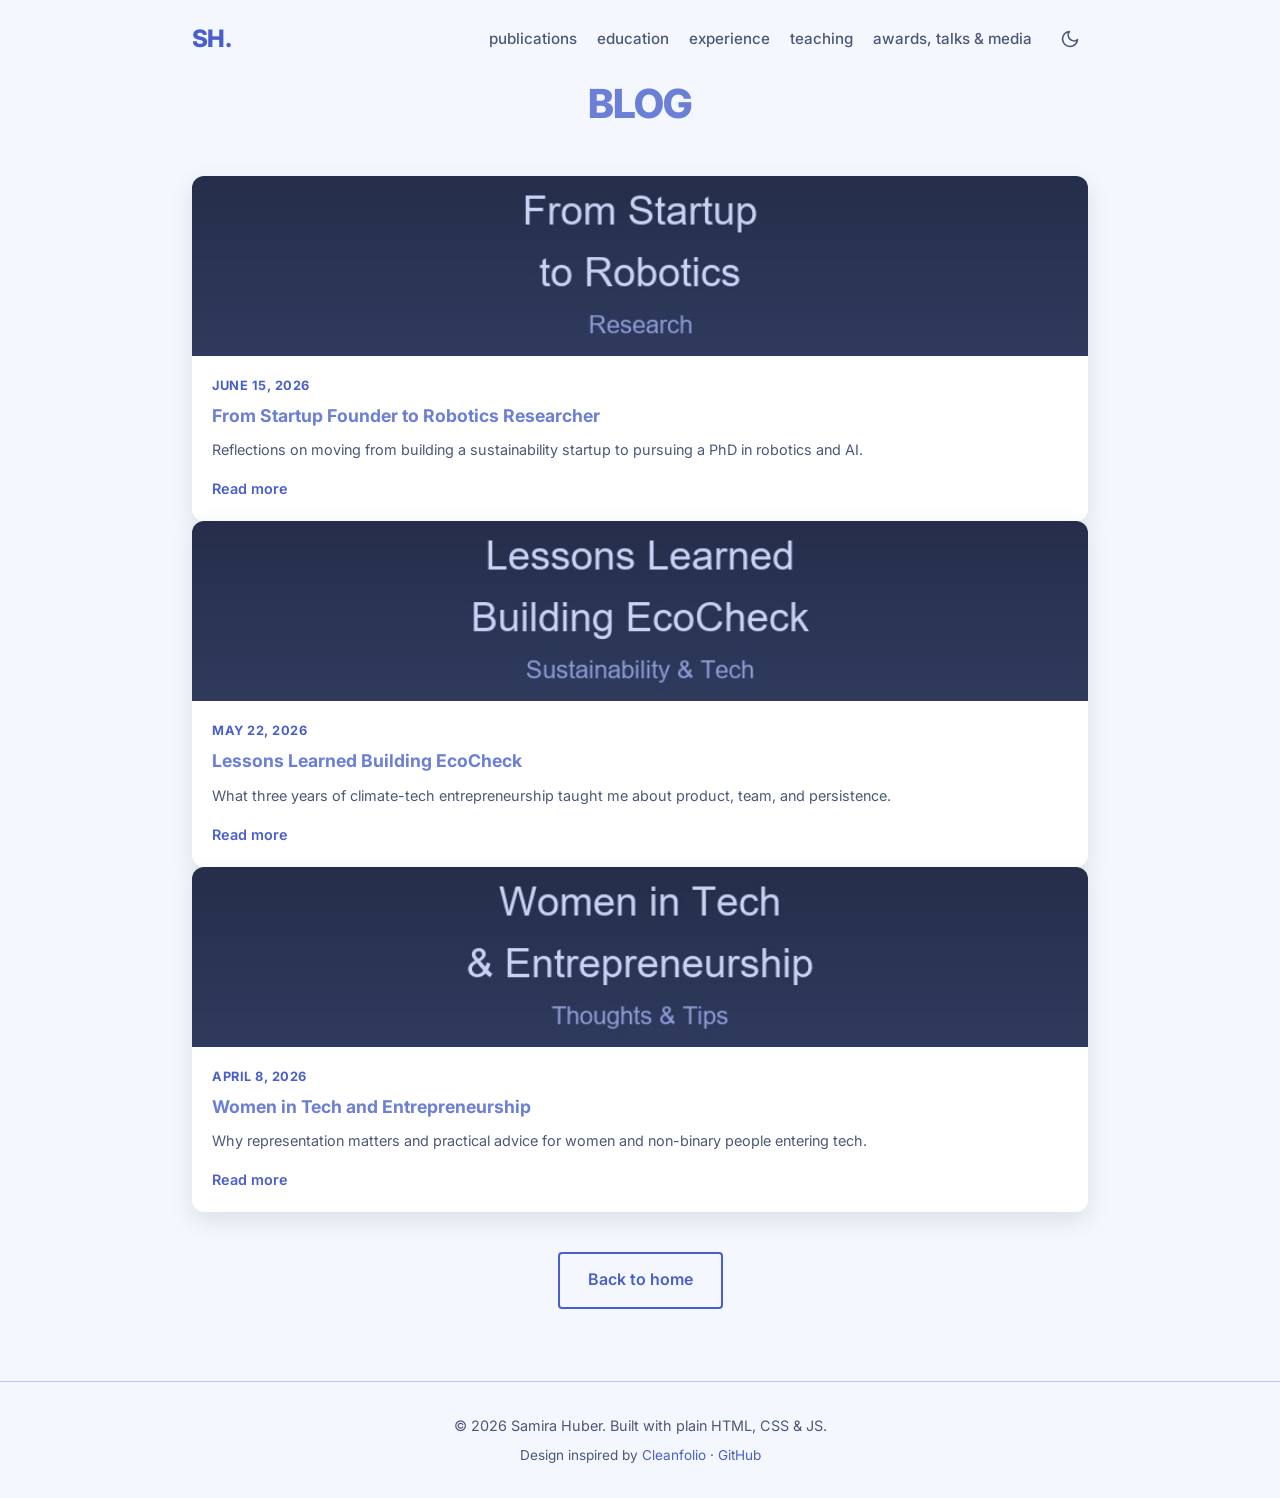
==== blog.html @ 7ba7849e "add news" ====
<!DOCTYPE html>
<html lang="en">
<head>
  <meta charset="UTF-8" />
  <meta name="viewport" content="width=device-width, initial-scale=1.0" />
  <title>Blog | Samira Huber</title>
  <link rel="preconnect" href="https://fonts.googleapis.com" />
  <link rel="preconnect" href="https://fonts.gstatic.com" crossorigin />
  <link href="https://fonts.googleapis.com/css2?family=Inter:wght@400;500;600;700;800&display=swap" rel="stylesheet" />
  <link rel="stylesheet" href="styles.css" />
</head>
<body>
  <header class="header">
    <nav class="nav container">
      <a href="index.html" class="logo">SH.</a>
      <ul class="nav-list">
        <li><a href="index.html#publications" class="nav-link">publications</a></li>
        <li><a href="index.html#education" class="nav-link">education</a></li>
        <li><a href="index.html#experience" class="nav-link">experience</a></li>
        <li><a href="index.html#teaching" class="nav-link">teaching</a></li>
        <li><a href="index.html#news" class="nav-link">awards, talks & media</a></li>
        <!-- <li><a href="blog.html" class="nav-link">blog</a></li> -->
        <!-- <li><a href="sport.html" class="nav-link">sport</a></li> -->
        <!-- <li><a href="index.html#contact" class="nav-link">contact</a></li> -->
        <li>
          <button id="theme-toggle" class="theme-toggle" aria-label="Toggle theme">
            <svg id="sun-icon" class="icon" viewBox="0 0 24 24" fill="none" stroke="currentColor" stroke-width="2" stroke-linecap="round" stroke-linejoin="round">
              <circle cx="12" cy="12" r="5"></circle>
              <line x1="12" y1="1" x2="12" y2="3"></line>
              <line x1="12" y1="21" x2="12" y2="23"></line>
              <line x1="4.22" y1="4.22" x2="5.64" y2="5.64"></line>
              <line x1="18.36" y1="18.36" x2="19.78" y2="19.78"></line>
              <line x1="1" y1="12" x2="3" y2="12"></line>
              <line x1="21" y1="12" x2="23" y2="12"></line>
              <line x1="4.22" y1="19.78" x2="5.64" y2="18.36"></line>
              <line x1="18.36" y1="5.64" x2="19.78" y2="4.22"></line>
            </svg>
            <svg id="moon-icon" class="icon hidden" viewBox="0 0 24 24" fill="none" stroke="currentColor" stroke-width="2" stroke-linecap="round" stroke-linejoin="round">
              <path d="M21 12.79A9 9 0 1 1 11.21 3 7 7 0 0 0 21 12.79z"></path>
            </svg>
          </button>
        </li>
      </ul>
      <button id="mobile-menu-toggle" class="mobile-menu-toggle" aria-label="Open menu">
        <span></span>
        <span></span>
        <span></span>
      </button>
    </nav>
  </header>

  <main>
        <section class="blog-page section">
      <div class="container">
        <h2 class="section-title">BLOG</h2>
        <!-- BLOG_LIST_START -->
<article class="blog-overview-card">
            <div class="blog-overview-image">
              <img src="static/images/blog/blog1.jpg" alt="From Startup Founder to Robotics Researcher" />
            </div>
            <div class="blog-overview-body">
              <p class="blog-date">June 15, 2026</p>
              <h3>From Startup Founder to Robotics Researcher</h3>
              <p class="blog-excerpt">Reflections on moving from building a sustainability startup to pursuing a PhD in robotics and AI.</p>
              <a href="from-startup-to-robotics.html" class="blog-read-more">Read more</a>
            </div>
          </article>
<article class="blog-overview-card">
            <div class="blog-overview-image">
              <img src="static/images/blog/blog2.jpg" alt="Lessons Learned Building EcoCheck" />
            </div>
            <div class="blog-overview-body">
              <p class="blog-date">May 22, 2026</p>
              <h3>Lessons Learned Building EcoCheck</h3>
              <p class="blog-excerpt">What three years of climate-tech entrepreneurship taught me about product, team, and persistence.</p>
              <a href="lessons-learned-ecocheck.html" class="blog-read-more">Read more</a>
            </div>
          </article>
<article class="blog-overview-card">
            <div class="blog-overview-image">
              <img src="static/images/blog/blog3.jpg" alt="Women in Tech and Entrepreneurship" />
            </div>
            <div class="blog-overview-body">
              <p class="blog-date">April 8, 2026</p>
              <h3>Women in Tech and Entrepreneurship</h3>
              <p class="blog-excerpt">Why representation matters and practical advice for women and non-binary people entering tech.</p>
              <a href="women-in-tech-entrepreneurship.html" class="blog-read-more">Read more</a>
            </div>
          </article>
        <!-- BLOG_LIST_END -->
        <a href="index.html" class="btn btn-outline news-load-more">Back to home</a>
      </div>
    </section>
  </main>

  <footer class="footer">
    <div class="container">
      <p>&copy; <span id="year"></span> Samira Huber. Built with plain HTML, CSS & JS.</p>
      <p class="footer-credit">Design inspired by <a href="https://rjshkhr.github.io/cleanfolio/" target="_blank" rel="noopener noreferrer">Cleanfolio</a> · <a href="https://github.com/rjshkhr/cleanfolio" target="_blank" rel="noopener noreferrer">GitHub</a></p>
    </div>
  </footer>

  <script src="script.js"></script>
</body>
</html>
---- styles.css ----
:root {
  --bg: #15192b;
  --bg-soft: #1d2338;
  --bg-card: #202840;
  --text: #c9d3f6;
  --text-muted: #8d9bd6;
  --accent: #8ea4f7;
  --accent-light: #b7c5ff;
  --border: #3b4775;
  --shadow: rgba(0, 0, 0, 0.35);
  --gradient-start: #8ea4f7;
  --gradient-end: #c9d3f6;
}

[data-theme="light"] {
  --bg: #f5f7ff;
  --bg-soft: #e8ecf9;
  --bg-card: #ffffff;
  --text: #1d2338;
  --text-muted: #4d5878;
  --accent: #4a5fcb;
  --accent-light: #6b7fd6;
  --border: #b7c5ff;
  --shadow: rgba(0, 0, 0, 0.1);
  --gradient-start: #4a5fcb;
  --gradient-end: #8ea4f7;
}

* {
  margin: 0;
  padding: 0;
  box-sizing: border-box;
}

html {
  scroll-behavior: smooth;
}

body {
  font-family: 'Inter', -apple-system, BlinkMacSystemFont, 'Segoe UI', Roboto, sans-serif;
  background-color: var(--bg);
  color: var(--text);
  line-height: 1.6;
  transition: background-color 0.3s ease, color 0.3s ease;
}

a {
  color: inherit;
  text-decoration: none;
}

.container {
  width: min(70%, 1400px);
  margin: 0 auto;
}

/* Header */
.header {
  position: fixed;
  top: 0;
  left: 0;
  right: 0;
  z-index: 100;
  padding: 1.25rem 0;
  background: rgba(21, 25, 43, 0.85);
  backdrop-filter: blur(12px);
  transition: background-color 0.3s ease;
}

[data-theme="light"] .header {
  background: rgba(245, 247, 255, 0.85);
}

.nav {
  display: flex;
  align-items: center;
  justify-content: space-between;
}

.logo {
  font-size: 1.5rem;
  font-weight: 800;
  color: var(--accent);
  letter-spacing: -0.03em;
}

.nav-list {
  display: flex;
  align-items: center;
  flex-wrap: wrap;
  justify-content: flex-end;
  gap: 0.5rem 1.25rem;
  list-style: none;
}

.nav-link {
  font-size: 0.95rem;
  font-weight: 500;
  color: var(--text-muted);
  transition: color 0.2s ease;
}

.nav-link:hover,
.nav-link.active {
  color: var(--accent-light);
}

.theme-toggle {
  display: flex;
  align-items: center;
  justify-content: center;
  width: 2.25rem;
  height: 2.25rem;
  border: none;
  border-radius: 50%;
  background: transparent;
  color: var(--text-muted);
  cursor: pointer;
  transition: color 0.2s ease, background-color 0.2s ease;
}

.theme-toggle:hover {
  color: var(--accent-light);
  background-color: var(--bg-soft);
}

.icon {
  width: 1.25rem;
  height: 1.25rem;
}

.hidden {
  display: none;
}

.mobile-menu-toggle {
  display: none;
  flex-direction: column;
  gap: 5px;
  background: transparent;
  border: none;
  cursor: pointer;
  padding: 0.25rem;
}

.mobile-menu-toggle span {
  display: block;
  width: 24px;
  height: 2px;
  background-color: var(--text);
  transition: transform 0.3s ease, opacity 0.3s ease;
}

/* Hero */
.hero {
  min-height: 100vh;
  display: flex;
  align-items: center;
  justify-content: center;
  padding: 8rem 0 4rem;
  text-align: left;
}

.hero-content {
  display: grid;
  grid-template-columns: 300px 1fr;
  align-items: flex-start;
  gap: 3rem;
  padding-top: 2rem;
}

.hero-image {
  justify-self: center;
  padding-top: 0.5rem;
}

.hero-image img {
  width: 300px;
  height: 300px;
  object-fit: cover;
  border-radius: 50%;
  box-shadow: 0 16px 40px var(--shadow);
}

.hero-text {
  display: flex;
  flex-direction: column;
  align-items: flex-start;
  gap: 1.25rem;
}

.hero-title {
  font-size: clamp(2.5rem, 5vw, 4rem);
  font-weight: 800;
  line-height: 1.1;
  letter-spacing: -0.03em;
  background: linear-gradient(135deg, var(--gradient-start), var(--gradient-end));
  -webkit-background-clip: text;
  background-clip: text;
  color: transparent;
}

.hero-subtitle {
  font-size: clamp(1.35rem, 3vw, 2rem);
  font-weight: 700;
  color: var(--accent-light);
}

.hero-description {
  max-width: 640px;
  font-size: clamp(0.95rem, 1.4vw, 1.05rem);
  color: var(--text-muted);
  line-height: 1.7;
  text-align: left;
}

.hero-actions {
  display: flex;
  align-items: center;
  gap: 1.25rem;
  margin-top: 0.25rem;
}

.btn {
  display: inline-flex;
  align-items: center;
  justify-content: center;
  padding: 0.85rem 1.75rem;
  font-size: 1rem;
  font-weight: 600;
  border-radius: 4px;
  transition: all 0.2s ease;
}

.btn-outline {
  border: 2px solid var(--accent);
  color: var(--accent);
  background-color: transparent;
}

.btn-outline:hover {
  background-color: var(--accent);
  color: var(--bg);
}

.icon-link {
  display: flex;
  align-items: center;
  justify-content: center;
  color: var(--text-muted);
  transition: color 0.2s ease, transform 0.2s ease;
}

.icon-link:hover {
  color: var(--accent-light);
  transform: translateY(-2px);
}

.social-icon {
  width: 1.75rem;
  height: 1.75rem;
}

/* Sections */
.section {
  padding: 4.5rem 0;
}

.section-title {
  text-align: center;
  font-size: clamp(1.75rem, 4.5vw, 2.5rem);
  font-weight: 800;
  color: var(--accent-light);
  margin-bottom: 2.5rem;
  letter-spacing: -0.02em;
}

/* Research interests */
.chips {
  display: flex;
  flex-wrap: wrap;
  justify-content: flex-start;
  gap: 0.75rem;
}

.chip {
  padding: 0.6rem 1.25rem;
  border-radius: 999px;
  background-color: var(--bg-card);
  color: var(--accent);
  font-weight: 600;
  box-shadow: 0 4px 12px var(--shadow);
}

/* Publications */
.publications-list {
  display: flex;
  flex-direction: column;
  gap: 1.5rem;
}

.publication-card {
  position: relative;
  display: flex;
  align-items: stretch;
  width: 100%;
  background-color: var(--bg-card);
  border-radius: 12px;
  overflow: hidden;
  box-shadow: 0 8px 24px var(--shadow);
  transition: transform 0.3s ease, box-shadow 0.3s ease;
}

.publication-card:hover {
  transform: translateY(-4px);
  box-shadow: 0 16px 40px var(--shadow);
}

.publication-venue {
  position: absolute;
  top: 1rem;
  right: 1rem;
  z-index: 1;
  padding: 0.35rem 0.8rem;
  border-radius: 999px;
  background-color: var(--accent);
  color: var(--bg);
  font-size: 0.8rem;
  font-weight: 700;
  box-shadow: 0 4px 12px var(--shadow);
}

.publication-image {
  flex: 0 0 220px;
  background-color: var(--bg-soft);
  overflow: hidden;
}

.publication-image img {
  width: 100%;
  height: 100%;
  object-fit: cover;
  display: block;
}

.publication-placeholder {
  width: 100%;
  height: 100%;
  min-height: 160px;
  display: flex;
  align-items: center;
  justify-content: center;
  font-size: 1.25rem;
  font-weight: 700;
  color: var(--text-muted);
}

.publication-info {
  flex: 1 1 auto;
  padding: 1.5rem;
  padding-right: 7rem;
  display: flex;
  flex-direction: column;
}

.publication-title {
  font-size: 1.35rem;
  font-weight: 700;
  margin-bottom: 0.25rem;
  color: var(--accent-light);
}

.publication-authors {
  font-size: 0.95rem;
  color: var(--text);
  margin-bottom: 0.25rem;
}

.publication-authors sup {
  font-size: 0.65rem;
  color: var(--accent);
  margin-left: 0.1rem;
}

.publication-affiliations {
  font-size: 0.85rem;
  color: var(--text-muted);
  margin-bottom: 0.5rem;
}

.publication-affiliations sup {
  font-size: 0.6rem;
  color: var(--accent);
  margin-right: 0.1rem;
}

.publication-meta {
  display: inline-block;
  font-size: 0.9rem;
  font-weight: 700;
  color: var(--accent);
  margin-bottom: 0.75rem;
}

.publication-description {
  font-size: 0.95rem;
  color: var(--text-muted);
  margin-bottom: 1.25rem;
  flex: 1 1 auto;
}

.publication-links {
  display: flex;
  flex-wrap: wrap;
  gap: 0.6rem;
}

.publication-links .link-chip {
  display: inline-flex;
  align-items: center;
  padding: 0.4rem 0.9rem;
  border-radius: 999px;
  background-color: var(--bg-soft);
  color: var(--accent);
  font-size: 0.85rem;
  font-weight: 600;
  transition: background-color 0.2s ease, color 0.2s ease;
}

.publication-links .link-chip:hover {
  background-color: var(--accent);
  color: var(--bg);
}

/* News grid */
.news-grid {
  display: grid;
  grid-template-columns: repeat(3, 1fr);
  gap: 1.5rem;
}

.news-card {
  display: flex;
  flex-direction: column;
  background-color: var(--bg-card);
  border-radius: 12px;
  overflow: hidden;
  box-shadow: 0 8px 24px var(--shadow);
  transition: transform 0.3s ease, box-shadow 0.3s ease;
}

.news-card:hover {
  transform: translateY(-4px);
  box-shadow: 0 16px 40px var(--shadow);
}

.news-card.hidden {
  display: none;
}

.news-image {
  width: 100%;
  height: 180px;
  background-color: var(--bg-soft);
  overflow: hidden;
}

.news-image img {
  width: 100%;
  height: 100%;
  object-fit: cover;
  display: block;
  transition: transform 0.3s ease;
}

.news-card:hover .news-image img {
  transform: scale(1.05);
}

.news-body {
  flex: 1 1 auto;
  display: flex;
  flex-direction: column;
  padding: 1.25rem;
}

.news-body h3 {
  font-size: 1.1rem;
  font-weight: 700;
  color: var(--accent-light);
  margin-bottom: 0.5rem;
}

.news-meta {
  display: flex;
  align-items: center;
  gap: 0.4rem;
  font-size: 0.8rem;
  font-weight: 700;
  color: var(--accent);
  text-transform: uppercase;
  letter-spacing: 0.04em;
  margin-bottom: 0.35rem;
}

.news-meta-icon {
  width: 0.9rem;
  height: 0.9rem;
  flex-shrink: 0;
}

.news-detail {
  flex: 1 1 auto;
  font-size: 0.9rem;
  color: var(--text-muted);
  line-height: 1.6;
  margin-bottom: 1rem;
}

.news-links {
  display: flex;
  flex-wrap: wrap;
  gap: 1.25rem;
}

.news-links a {
  font-size: 0.9rem;
  font-weight: 600;
  color: var(--accent);
  border-bottom: 1px solid transparent;
  transition: border-color 0.2s ease;
}

.news-links a:hover {
  border-bottom-color: var(--accent);
}

.news-no-link {
  font-size: 0.9rem;
  font-weight: 600;
  color: var(--text-muted);
}

.news-load-more {
  display: block;
  width: max-content;
  margin: 2.5rem auto 0;
}

.news-load-more.hidden {
  display: none;
}

/* Blog */
.blog-overview-grid,
.blog-list {
  display: grid;
  grid-template-columns: repeat(3, 1fr);
  gap: 1.5rem;
  margin-bottom: 2.5rem;
}

.blog-overview-card,
.blog-card {
  display: flex;
  flex-direction: column;
  background-color: var(--bg-card);
  border-radius: 12px;
  overflow: hidden;
  box-shadow: 0 8px 24px var(--shadow);
  transition: transform 0.3s ease, box-shadow 0.3s ease;
}

.blog-overview-card:hover,
.blog-card:hover {
  transform: translateY(-4px);
  box-shadow: 0 16px 40px var(--shadow);
}

.blog-overview-image,
.blog-image {
  width: 100%;
  height: 180px;
  background-color: var(--bg-soft);
  overflow: hidden;
}

.blog-overview-image img,
.blog-image img {
  width: 100%;
  height: 100%;
  object-fit: cover;
  display: block;
  transition: transform 0.3s ease;
}

.blog-overview-card:hover .blog-overview-image img,
.blog-card:hover .blog-image img {
  transform: scale(1.05);
}

.blog-overview-body,
.blog-body {
  flex: 1 1 auto;
  display: flex;
  flex-direction: column;
  padding: 1.25rem;
}

.blog-overview-body h3,
.blog-body h3 {
  font-size: 1.1rem;
  font-weight: 700;
  color: var(--accent-light);
  margin-bottom: 0.5rem;
}

.blog-date {
  font-size: 0.8rem;
  font-weight: 700;
  color: var(--accent);
  text-transform: uppercase;
  letter-spacing: 0.04em;
  margin-bottom: 0.35rem;
}

.blog-excerpt {
  flex: 1 1 auto;
  font-size: 0.9rem;
  color: var(--text-muted);
  line-height: 1.6;
  margin-bottom: 1rem;
}

.blog-read-more {
  font-size: 0.9rem;
  font-weight: 600;
  color: var(--accent);
  border-bottom: 1px solid transparent;
  transition: border-color 0.2s ease;
  align-self: flex-start;
}

.blog-read-more:hover {
  border-bottom-color: var(--accent);
}

.blog-loading,
.blog-error {
  grid-column: 1 / -1;
  text-align: center;
  color: var(--text-muted);
  padding: 2rem 0;
}

.post-content {
  max-width: 720px;
  margin: 0 auto;
}

.post-header {
  margin: 2rem 0 1.5rem;
}

.post-title {
  font-size: clamp(2rem, 5vw, 3rem);
  font-weight: 800;
  color: var(--accent-light);
  margin: 0.5rem 0 1.5rem;
  line-height: 1.2;
}

.post-image {
  width: 100%;
  border-radius: 12px;
  overflow: hidden;
  margin-bottom: 2rem;
  box-shadow: 0 8px 24px var(--shadow);
}

.post-image img {
  width: 100%;
  height: auto;
  display: block;
}

.post-body {
  font-size: 1rem;
  line-height: 1.8;
  color: var(--text);
}

.post-body h2,
.post-body h3 {
  color: var(--accent-light);
  margin: 1.5rem 0 0.75rem;
}

.post-body p {
  margin-bottom: 1rem;
}

.post-body ul,
.post-body ol {
  margin: 0 0 1rem 1.25rem;
}

.post-body li {
  margin-bottom: 0.5rem;
}

.post-body strong {
  color: var(--accent-light);
}

/* Timeline (education & experience) */
.timeline {
  display: flex;
  flex-direction: column;
  gap: 1.75rem;
}

.timeline-item {
  display: flex;
  gap: 1.5rem;
  padding: 1.5rem;
  background-color: var(--bg-card);
  border-radius: 12px;
  box-shadow: 0 8px 24px var(--shadow);
}

.timeline-date {
  flex: 0 0 130px;
  font-size: 0.9rem;
  font-weight: 700;
  color: var(--accent);
}

.timeline-content {
  flex: 1 1 auto;
}

.timeline-content h3 {
  font-size: 1.2rem;
  font-weight: 700;
  color: var(--accent-light);
  margin-bottom: 0.25rem;
}

.timeline-place {
  font-size: 0.95rem;
  font-weight: 600;
  color: var(--text);
  margin-bottom: 0.5rem;
}

.timeline-detail {
  font-size: 0.95rem;
  color: var(--text-muted);
}

.timeline-detail a {
  color: var(--accent);
  border-bottom: 1px solid transparent;
  transition: border-color 0.2s ease;
}

.timeline-detail a:hover {
  border-bottom-color: var(--accent);
}

/* Cards list (teaching & talks) */
.cards-list {
  display: flex;
  flex-direction: column;
  gap: 1.25rem;
}

.info-card {
  padding: 1.5rem;
  background-color: var(--bg-card);
  border-radius: 12px;
  box-shadow: 0 8px 24px var(--shadow);
}

.info-card h3 {
  display: flex;
  align-items: center;
  gap: 0.6rem;
  font-size: 1.2rem;
  font-weight: 700;
  color: var(--accent-light);
  margin-bottom: 0.25rem;
}

.entry-icon {
  flex-shrink: 0;
  width: 1.25rem;
  height: 1.25rem;
  color: var(--accent);
}

.entry-date {
  font-size: 0.85rem;
  font-weight: 600;
  color: var(--accent);
  margin-bottom: 0.15rem;
}

.info-meta {
  font-size: 0.9rem;
  font-weight: 600;
  color: var(--accent);
  margin-bottom: 0.75rem;
}

.info-detail {
  font-size: 0.95rem;
  color: var(--text-muted);
  margin-bottom: 1rem;
}

.info-links {
  display: flex;
  gap: 1.25rem;
}

.info-links a {
  font-size: 0.9rem;
  font-weight: 600;
  color: var(--accent);
  border-bottom: 1px solid transparent;
  transition: border-color 0.2s ease;
}

.info-links a:hover {
  border-bottom-color: var(--accent);
}

/* Contact */
.contact-content {
  text-align: center;
}

.contact-text {
  max-width: 480px;
  margin: 0 auto 1.75rem;
  color: var(--text-muted);
}

/* Footer */
.footer {
  padding: 2rem 0;
  text-align: center;
  color: var(--text-muted);
  font-size: 0.9rem;
  border-top: 1px solid var(--border);
}

.footer-credit {
  margin-top: 0.5rem;
  font-size: 0.85rem;
}

.footer-credit a {
  color: var(--accent);
  border-bottom: 1px solid transparent;
  transition: border-color 0.2s ease;
}

.footer-credit a:hover {
  border-bottom-color: var(--accent);
}

@media (max-width: 1000px) {
  .news-grid,
  .blog-overview-grid,
  .blog-list {
    grid-template-columns: repeat(2, 1fr);
  }
}

/* Mobile nav */
@media (max-width: 700px) {
  .nav-list {
    position: fixed;
    top: 0;
    right: -100%;
    width: min(75%, 300px);
    height: 100vh;
    flex-direction: column;
    align-items: flex-start;
    flex-wrap: nowrap;
    gap: 0;
    padding: 5rem 2rem 2rem;
    background-color: var(--bg-soft);
    box-shadow: -8px 0 24px var(--shadow);
    transition: right 0.3s ease;
    overflow-y: auto;
  }

  .nav-list.open {
    right: 0;
  }

  .nav-list li {
    width: 100%;
    border-bottom: 1px solid var(--border);
  }

  .nav-link,
  .theme-toggle {
    display: block;
    width: 100%;
    padding: 1rem 0;
    text-align: left;
  }

  .theme-toggle {
    border-radius: 0;
    height: auto;
    justify-content: flex-start;
  }

  .mobile-menu-toggle {
    display: flex;
    z-index: 110;
  }

  .mobile-menu-toggle.open span:nth-child(1) {
    transform: translateY(7px) rotate(45deg);
  }

  .mobile-menu-toggle.open span:nth-child(2) {
    opacity: 0;
  }

  .mobile-menu-toggle.open span:nth-child(3) {
    transform: translateY(-7px) rotate(-45deg);
  }

  .hero-content {
    grid-template-columns: 1fr;
    gap: 2rem;
    text-align: center;
  }

  .hero-text {
    align-items: center;
  }

  .hero-title,
  .hero-subtitle,
  .hero-description {
    width: 100%;
    text-align: center;
  }

  .chips,
  .hero-actions {
    width: 100%;
    justify-content: center;
  }

  .hero-image img {
    width: 220px;
    height: 220px;
  }

  .hero-content {
    padding-top: 0;
  }

  .hero-description {
    text-align: center;
  }

  .publication-card {
    flex-direction: column;
  }

  .publication-image {
    flex: 0 0 auto;
    height: 140px;
  }

  .publication-info {
    padding-right: 5rem;
  }

  .timeline-item {
    flex-direction: column;
    gap: 0.5rem;
  }

  .timeline-date {
    flex: 0 0 auto;
  }

  .news-grid,
  .blog-overview-grid,
  .blog-list {
    grid-template-columns: 1fr;
  }
}
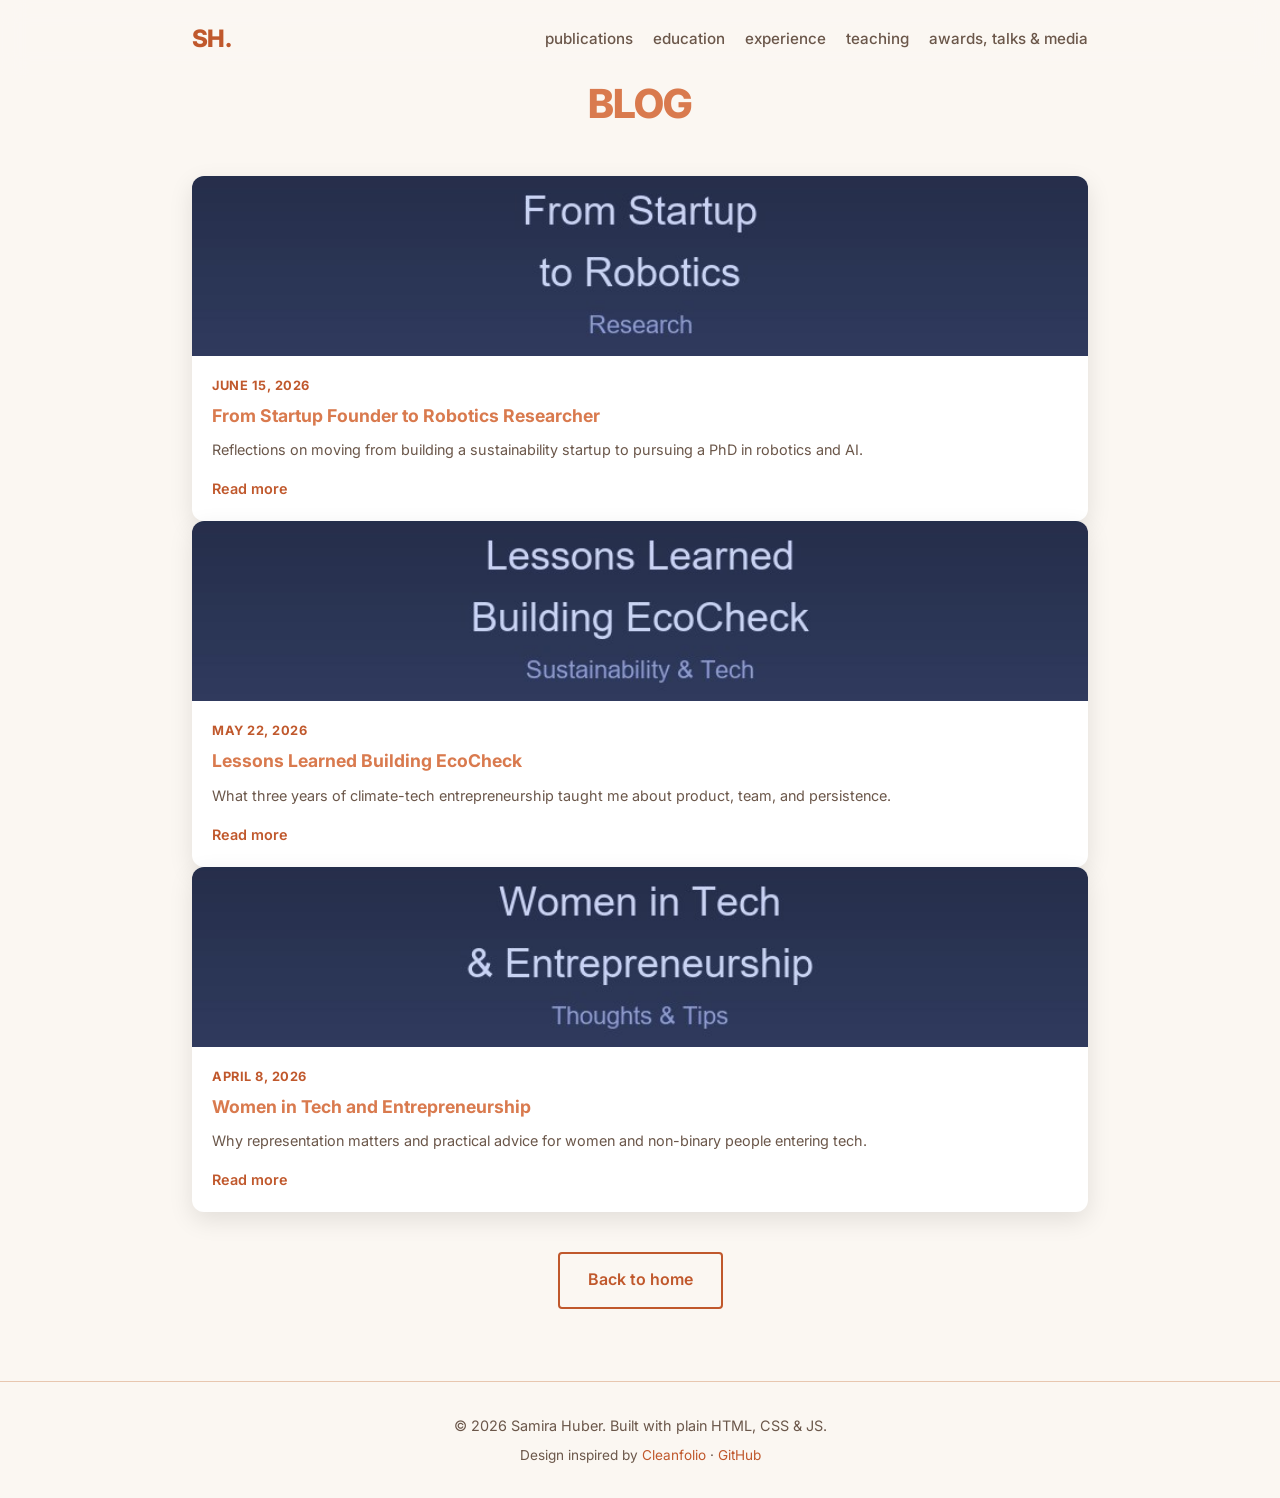
==== commit 4005d3d6: "update teaching and color" ====
--- a/blog.html
+++ b/blog.html
@@ -22,6 +22,7 @@
         <!-- <li><a href="blog.html" class="nav-link">blog</a></li> -->
         <!-- <li><a href="sport.html" class="nav-link">sport</a></li> -->
         <!-- <li><a href="index.html#contact" class="nav-link">contact</a></li> -->
+        <!-- Theme toggle disabled (see FORCED_THEME in script.js)
         <li>
           <button id="theme-toggle" class="theme-toggle" aria-label="Toggle theme">
             <svg id="sun-icon" class="icon" viewBox="0 0 24 24" fill="none" stroke="currentColor" stroke-width="2" stroke-linecap="round" stroke-linejoin="round">
@@ -40,6 +41,7 @@
             </svg>
           </button>
         </li>
+        -->
       </ul>
       <button id="mobile-menu-toggle" class="mobile-menu-toggle" aria-label="Open menu">
         <span></span>
--- a/styles.css
+++ b/styles.css
@@ -12,18 +12,23 @@
   --gradient-end: #c9d3f6;
 }
 
+/* Light theme: Terracotta. Previous Indigo light palette:
+  --bg: #f5f7ff; --bg-soft: #e8ecf9; --bg-card: #ffffff; --text: #1d2338;
+  --text-muted: #4d5878; --accent: #4a5fcb; --accent-light: #6b7fd6;
+  --border: #b7c5ff; --gradient-start: #4a5fcb; --gradient-end: #8ea4f7;
+  Other palettes are listed in palette-switcher.js. */
 [data-theme="light"] {
-  --bg: #f5f7ff;
-  --bg-soft: #e8ecf9;
+  --bg: #fbf7f2;
+  --bg-soft: #f2e9df;
   --bg-card: #ffffff;
-  --text: #1d2338;
-  --text-muted: #4d5878;
-  --accent: #4a5fcb;
-  --accent-light: #6b7fd6;
-  --border: #b7c5ff;
+  --text: #2b211b;
+  --text-muted: #6b574a;
+  --accent: #c0582c;
+  --accent-light: #d97a4e;
+  --border: #e8c7b0;
   --shadow: rgba(0, 0, 0, 0.1);
-  --gradient-start: #4a5fcb;
-  --gradient-end: #8ea4f7;
+  --gradient-start: #c0582c;
+  --gradient-end: #e08a5f;
 }
 
 * {
@@ -68,7 +73,7 @@
 }
 
 [data-theme="light"] .header {
-  background: rgba(245, 247, 255, 0.85);
+  background: rgba(251, 247, 242, 0.85);
 }
 
 .nav {
@@ -341,6 +346,10 @@
   height: 100%;
   object-fit: cover;
   display: block;
+}
+
+.publication-image img.align-right {
+  object-position: right center;
 }
 
 .publication-placeholder {
